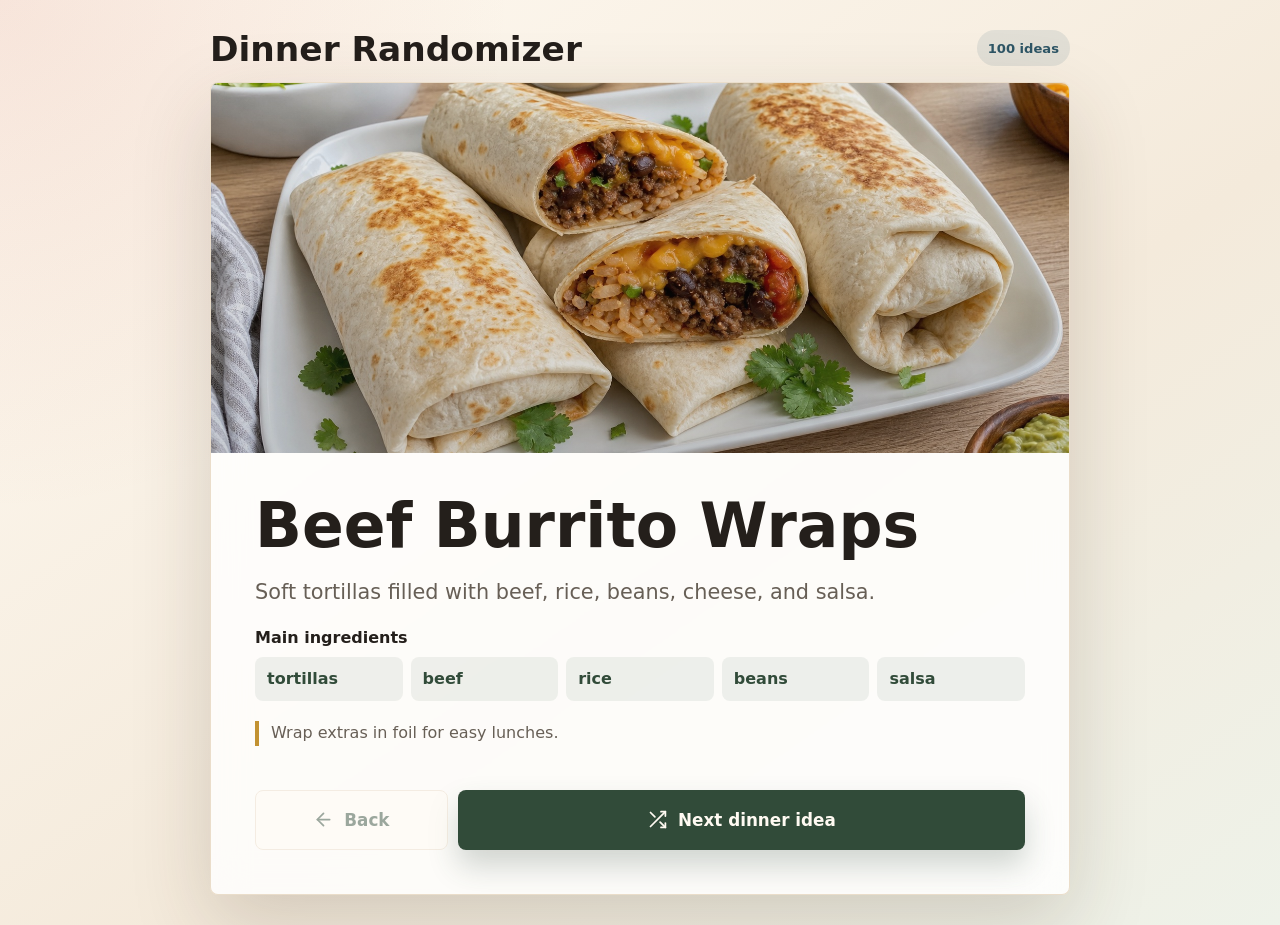
==== index.html @ b6151326 "Initial commit of the dinner_randomizer application to generate random dinner suggestions" ====
<!doctype html>
<html lang="en">
  <head>
    <meta charset="utf-8">
    <meta name="viewport" content="width=device-width, initial-scale=1">
    <meta name="theme-color" content="#f7f0e8">
    <title>Dinner Randomizer</title>
    <link rel="preload" href="assets/dinner-table.jpg" as="image">
    <link rel="stylesheet" href="styles.css">
  </head>
  <body>
    <main class="app-shell">
      <header class="topbar">
        <div>
          <h1>Dinner Randomizer</h1>
        </div>
        <span class="pool-count" id="poolCount">Loading ideas</span>
      </header>

      <section class="planner" aria-labelledby="planner-title">
        <div class="image-strip" aria-hidden="true">
          <img id="dinnerImage" src="assets/dinner-table.jpg" alt="">
        </div>

        <article class="dinner-card" id="dinnerCard" aria-live="polite">
          <h2 id="planner-title">
            <span id="dinnerName">Loading dinner ideas...</span>
          </h2>

          <p class="description" id="dinnerDescription">The app is reading the dinner list.</p>

          <div class="ingredient-panel">
            <h3>Main ingredients</h3>
            <ul id="ingredientList"></ul>
          </div>

          <p class="notes" id="dinnerNotes"></p>
        </article>

        <div class="actions" aria-label="Dinner navigation">
          <button class="secondary-action" id="backDinner" type="button" disabled>
            <svg aria-hidden="true" viewBox="0 0 24 24">
              <path d="m12 19-7-7 7-7"></path>
              <path d="M19 12H5"></path>
            </svg>
            Back
          </button>
          <button class="primary-action" id="pickDinner" type="button">
            <svg aria-hidden="true" viewBox="0 0 24 24">
              <path d="M16 3h5v5"></path>
              <path d="M4 20 21 3"></path>
              <path d="M21 16v5h-5"></path>
              <path d="M15 15 21 21"></path>
              <path d="M4 4l5 5"></path>
            </svg>
            Next dinner idea
          </button>
        </div>
      </section>
    </main>

    <script src="app.js" defer></script>
  </body>
</html>
---- styles.css ----
:root {
  color-scheme: light;
  --ink: #241f1b;
  --muted: #675f56;
  --paper: #fffaf2;
  --line: #eadcc8;
  --sage: #516c56;
  --sage-dark: #314b39;
  --tomato: #b84c35;
  --mustard: #c29232;
  --sky: #456b7b;
  --shadow: 0 28px 80px rgba(60, 42, 28, 0.18);
  --radius: 8px;
  font-family: Inter, ui-sans-serif, system-ui, -apple-system, BlinkMacSystemFont, "Segoe UI", sans-serif;
}

* {
  box-sizing: border-box;
}

body {
  margin: 0;
  min-height: 100vh;
  background:
    radial-gradient(circle at top left, rgba(191, 77, 53, 0.12), transparent 32rem),
    linear-gradient(145deg, #fffaf2 0%, #f4eadb 58%, #eef2e9 100%);
  color: var(--ink);
}

button {
  font: inherit;
  cursor: pointer;
}

.app-shell {
  width: min(920px, 100%);
  min-height: 100vh;
  margin: 0 auto;
  padding: clamp(14px, 3vw, 30px);
  display: grid;
  align-content: center;
  gap: clamp(10px, 2vw, 16px);
}

.topbar {
  display: flex;
  align-items: end;
  justify-content: space-between;
  gap: 18px;
}

.eyebrow {
  margin: 0 0 8px;
  color: currentColor;
  font-size: 0.78rem;
  font-weight: 850;
  letter-spacing: 0;
  text-transform: uppercase;
  opacity: 0.66;
}

h1,
h2,
h3,
p {
  overflow-wrap: anywhere;
}

h1 {
  margin: 0;
  font-size: clamp(1.4rem, 3.4vw, 2.15rem);
  line-height: 1;
  letter-spacing: 0;
}

.pool-count {
  display: inline-flex;
  align-items: center;
  justify-content: center;
  min-height: 36px;
  padding: 0 11px;
  border-radius: 999px;
  font-size: 0.82rem;
  font-weight: 850;
  white-space: nowrap;
}

.pool-count {
  background: rgba(69, 107, 123, 0.12);
  color: #2e5565;
}

.planner {
  overflow: hidden;
  background: rgba(255, 255, 255, 0.82);
  border: 1px solid rgba(234, 220, 200, 0.96);
  border-radius: var(--radius);
  box-shadow: var(--shadow);
  backdrop-filter: blur(18px);
}

.image-strip {
  height: clamp(230px, 43vw, 370px);
  position: relative;
  overflow: hidden;
}

.image-strip img {
  width: 100%;
  height: 100%;
  display: block;
  object-fit: cover;
  object-position: center 44%;
  filter: saturate(0.98);
}

.image-strip::after {
  content: "";
  position: absolute;
  inset: 0;
  background: linear-gradient(180deg, rgba(36, 31, 27, 0.06), rgba(36, 31, 27, 0.2));
}

.dinner-card {
  display: grid;
  gap: clamp(15px, 2.4vw, 20px);
  padding: clamp(22px, 5vw, 44px);
}

h2 {
  margin: 0;
  max-width: 18ch;
  font-size: clamp(2rem, 5.4vw, 3.85rem);
  line-height: 0.95;
  letter-spacing: 0;
}

.description {
  margin: 0;
  max-width: 58rem;
  color: var(--muted);
  font-size: clamp(1.05rem, 2.5vw, 1.3rem);
  line-height: 1.55;
}

.ingredient-panel {
  display: grid;
  gap: 10px;
}

.ingredient-panel h3 {
  margin: 0;
  font-size: 1rem;
}

.ingredient-panel ul {
  display: grid;
  grid-template-columns: repeat(auto-fit, minmax(135px, 1fr));
  gap: 8px;
  padding: 0;
  margin: 0;
  list-style: none;
}

.ingredient-panel li {
  min-height: 44px;
  display: flex;
  align-items: center;
  padding: 10px 12px;
  border-radius: var(--radius);
  background: rgba(81, 108, 86, 0.09);
  color: var(--sage-dark);
  font-weight: 750;
}

.notes {
  margin: 0;
  padding-left: 12px;
  border-left: 4px solid var(--mustard);
  color: var(--muted);
  font-size: 1rem;
  line-height: 1.55;
}

.actions {
  display: grid;
  grid-template-columns: minmax(120px, 0.34fr) 1fr;
  gap: 10px;
  padding: 0 clamp(22px, 5vw, 44px) clamp(22px, 5vw, 44px);
}

.primary-action,
.secondary-action {
  min-height: 60px;
  display: inline-flex;
  align-items: center;
  justify-content: center;
  gap: 10px;
  border-radius: var(--radius);
  font-size: 1.05rem;
  font-weight: 900;
  transition: transform 160ms ease, box-shadow 160ms ease, background 160ms ease, opacity 160ms ease;
}

.primary-action {
  border: 0;
  background: var(--sage-dark);
  color: #fffaf2;
  box-shadow: 0 16px 30px rgba(49, 75, 57, 0.22);
}

.secondary-action {
  border: 1px solid var(--line);
  background: #fffaf2;
  color: var(--sage-dark);
}

.primary-action:hover,
.primary-action:focus-visible,
.secondary-action:not(:disabled):hover,
.secondary-action:not(:disabled):focus-visible {
  transform: translateY(-1px);
}

.primary-action:hover,
.primary-action:focus-visible {
  background: #283f30;
  box-shadow: 0 18px 34px rgba(49, 75, 57, 0.28);
}

.secondary-action:disabled {
  cursor: not-allowed;
  opacity: 0.48;
}

svg {
  width: 21px;
  height: 21px;
  fill: none;
  stroke: currentColor;
  stroke-linecap: round;
  stroke-linejoin: round;
  stroke-width: 2;
}

@media (max-width: 640px) {
  .app-shell {
    padding: 8px;
    align-content: start;
    gap: 7px;
  }

  .topbar {
    align-items: center;
    gap: 10px;
  }

  h1 {
    font-size: 1.28rem;
  }

  .pool-count {
    min-height: 26px;
    padding: 0 9px;
    font-size: 0.76rem;
  }

  .image-strip {
    height: 188px;
  }

  .dinner-card {
    gap: 10px;
    padding: 16px;
  }

  h2 {
    max-width: 17ch;
    font-size: clamp(1.65rem, 8vw, 2.25rem);
    line-height: 0.98;
  }

  .description {
    font-size: 0.98rem;
    line-height: 1.42;
  }

  .ingredient-panel {
    gap: 7px;
  }

  .ingredient-panel h3 {
    font-size: 0.92rem;
  }

  .ingredient-panel ul {
    grid-template-columns: repeat(2, minmax(0, 1fr));
    gap: 7px;
  }

  .ingredient-panel li {
    min-height: 36px;
    padding: 8px 10px;
    font-size: 0.92rem;
  }

  .notes {
    font-size: 0.92rem;
    line-height: 1.35;
  }

  .actions {
    grid-template-columns: minmax(92px, 0.36fr) 1fr;
    gap: 8px;
    padding: 0 16px 16px;
  }

  .primary-action,
  .secondary-action {
    min-height: 50px;
    font-size: 0.92rem;
  }
}
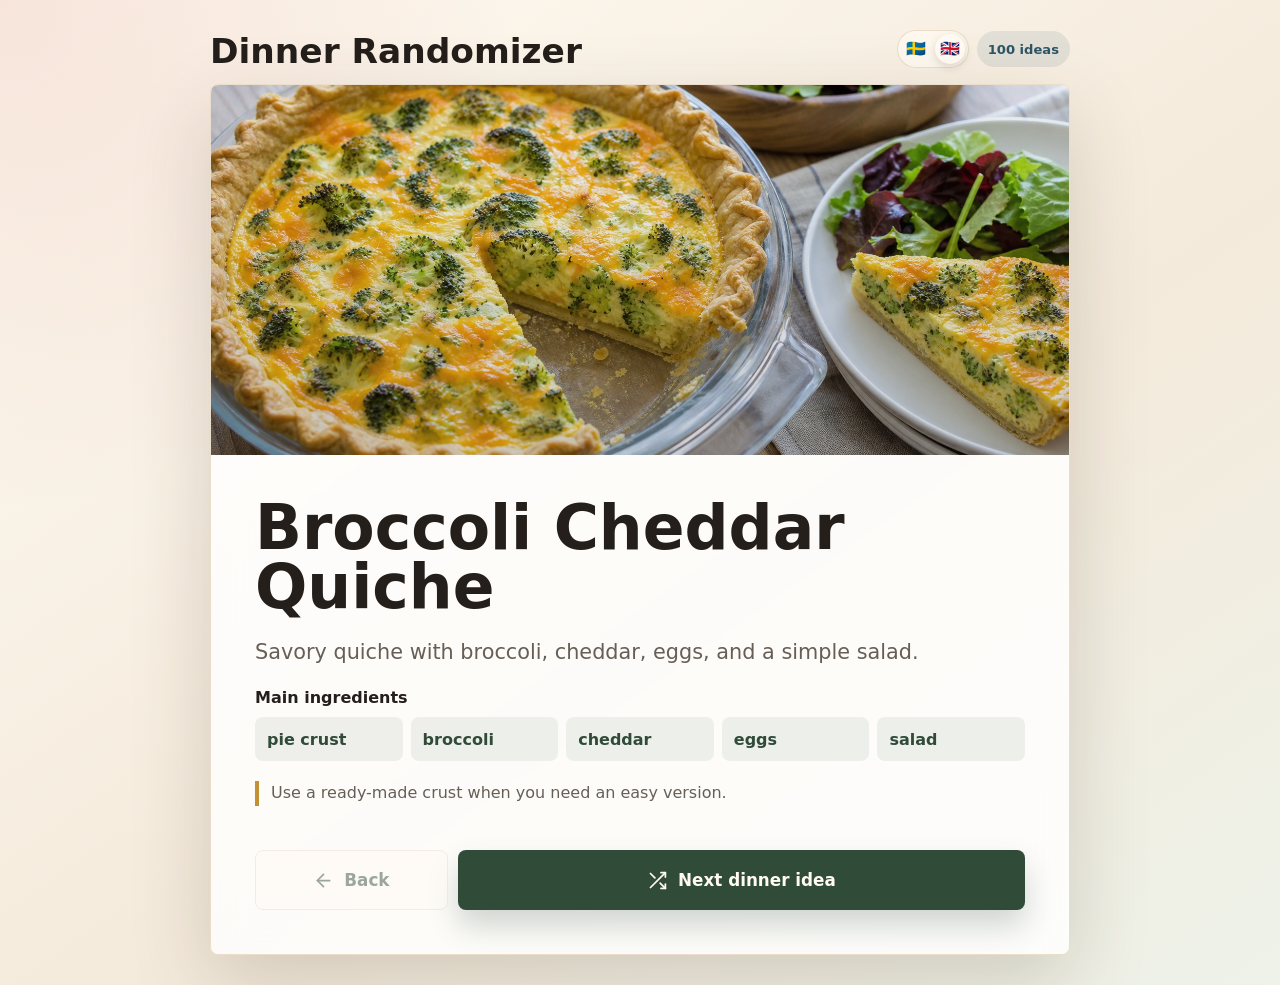
==== commit ef4f2889: "Add Swedish version of texts" ====
--- a/index.html
+++ b/index.html
@@ -12,9 +12,19 @@
     <main class="app-shell">
       <header class="topbar">
         <div>
-          <h1>Dinner Randomizer</h1>
+          <h1 id="appTitle">Dinner Randomizer</h1>
         </div>
-        <span class="pool-count" id="poolCount">Loading ideas</span>
+        <div class="topbar-controls">
+          <div class="language-switcher" id="languageSwitcher" role="group" aria-label="Language">
+            <button class="language-button" type="button" data-language="sv" aria-label="Svenska" aria-pressed="false" title="Svenska">
+              <span aria-hidden="true">🇸🇪</span>
+            </button>
+            <button class="language-button" type="button" data-language="en" aria-label="English" aria-pressed="true" title="English">
+              <span aria-hidden="true">🇬🇧</span>
+            </button>
+          </div>
+          <span class="pool-count" id="poolCount">Loading ideas</span>
+        </div>
       </header>
 
       <section class="planner" aria-labelledby="planner-title">
@@ -30,20 +40,20 @@
           <p class="description" id="dinnerDescription">The app is reading the dinner list.</p>
 
           <div class="ingredient-panel">
-            <h3>Main ingredients</h3>
+            <h3 id="ingredientHeading">Main ingredients</h3>
             <ul id="ingredientList"></ul>
           </div>
 
           <p class="notes" id="dinnerNotes"></p>
         </article>
 
-        <div class="actions" aria-label="Dinner navigation">
+        <div class="actions" id="dinnerNavigation" aria-label="Dinner navigation">
           <button class="secondary-action" id="backDinner" type="button" disabled>
             <svg aria-hidden="true" viewBox="0 0 24 24">
               <path d="m12 19-7-7 7-7"></path>
               <path d="M19 12H5"></path>
             </svg>
-            Back
+            <span id="backLabel">Back</span>
           </button>
           <button class="primary-action" id="pickDinner" type="button">
             <svg aria-hidden="true" viewBox="0 0 24 24">
@@ -53,7 +63,7 @@
               <path d="M15 15 21 21"></path>
               <path d="M4 4l5 5"></path>
             </svg>
-            Next dinner idea
+            <span id="pickLabel">Next dinner idea</span>
           </button>
         </div>
       </section>
--- a/styles.css
+++ b/styles.css
@@ -49,6 +49,13 @@
   gap: 18px;
 }
 
+.topbar-controls {
+  display: inline-flex;
+  align-items: center;
+  justify-content: end;
+  gap: 8px;
+}
+
 .eyebrow {
   margin: 0 0 8px;
   color: currentColor;
@@ -90,6 +97,46 @@
   color: #2e5565;
 }
 
+.language-switcher {
+  display: inline-flex;
+  align-items: center;
+  gap: 4px;
+  padding: 3px;
+  border: 1px solid rgba(234, 220, 200, 0.96);
+  border-radius: 999px;
+  background: rgba(255, 250, 242, 0.78);
+}
+
+.language-button {
+  width: 30px;
+  height: 30px;
+  display: inline-flex;
+  align-items: center;
+  justify-content: center;
+  padding: 0;
+  border: 0;
+  border-radius: 999px;
+  background: transparent;
+  font-size: 1rem;
+  line-height: 1;
+  transition: transform 160ms ease, background 160ms ease, box-shadow 160ms ease;
+}
+
+.language-button:hover,
+.language-button:focus-visible {
+  transform: translateY(-1px);
+}
+
+.language-button:focus-visible {
+  outline: 2px solid rgba(69, 107, 123, 0.55);
+  outline-offset: 2px;
+}
+
+.language-button[aria-pressed="true"] {
+  background: #fffaf2;
+  box-shadow: 0 3px 10px rgba(60, 42, 28, 0.16);
+}
+
 .planner {
   overflow: hidden;
   background: rgba(255, 255, 255, 0.82);
@@ -255,6 +302,10 @@
     gap: 10px;
   }
 
+  .topbar-controls {
+    gap: 6px;
+  }
+
   h1 {
     font-size: 1.28rem;
   }
@@ -265,6 +316,16 @@
     font-size: 0.76rem;
   }
 
+  .language-switcher {
+    padding: 2px;
+  }
+
+  .language-button {
+    width: 28px;
+    height: 28px;
+    font-size: 0.95rem;
+  }
+
   .image-strip {
     height: 188px;
   }
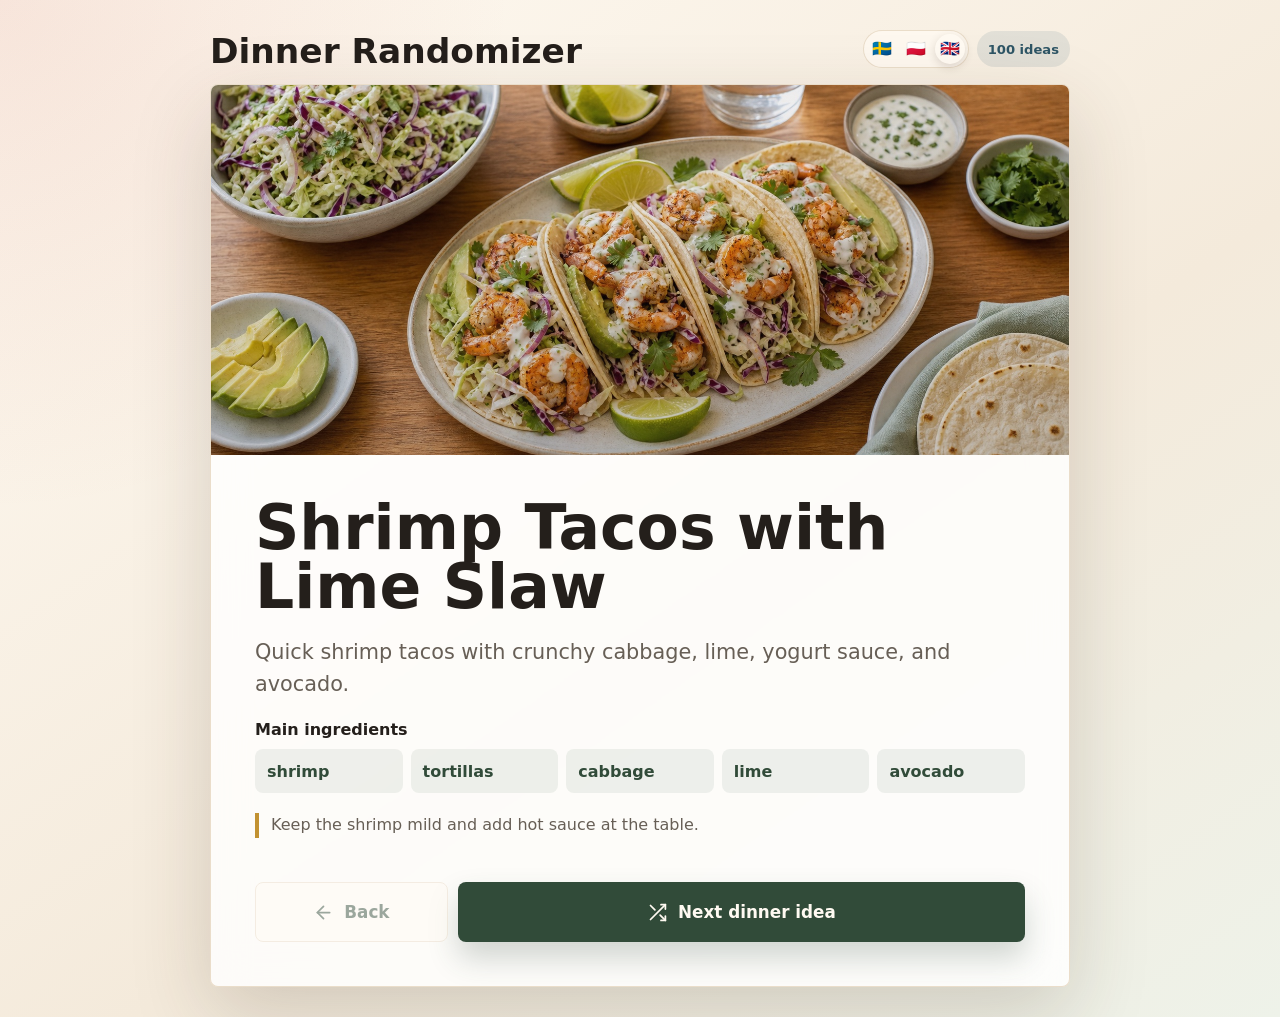
==== commit ba690d09: "Add Polish translations" ====
--- a/index.html
+++ b/index.html
@@ -18,6 +18,9 @@
           <div class="language-switcher" id="languageSwitcher" role="group" aria-label="Language">
             <button class="language-button" type="button" data-language="sv" aria-label="Svenska" aria-pressed="false" title="Svenska">
               <span aria-hidden="true">🇸🇪</span>
+            </button>
+            <button class="language-button" type="button" data-language="pl" aria-label="Polski" aria-pressed="false" title="Polski">
+              <span aria-hidden="true">🇵🇱</span>
             </button>
             <button class="language-button" type="button" data-language="en" aria-label="English" aria-pressed="true" title="English">
               <span aria-hidden="true">🇬🇧</span>
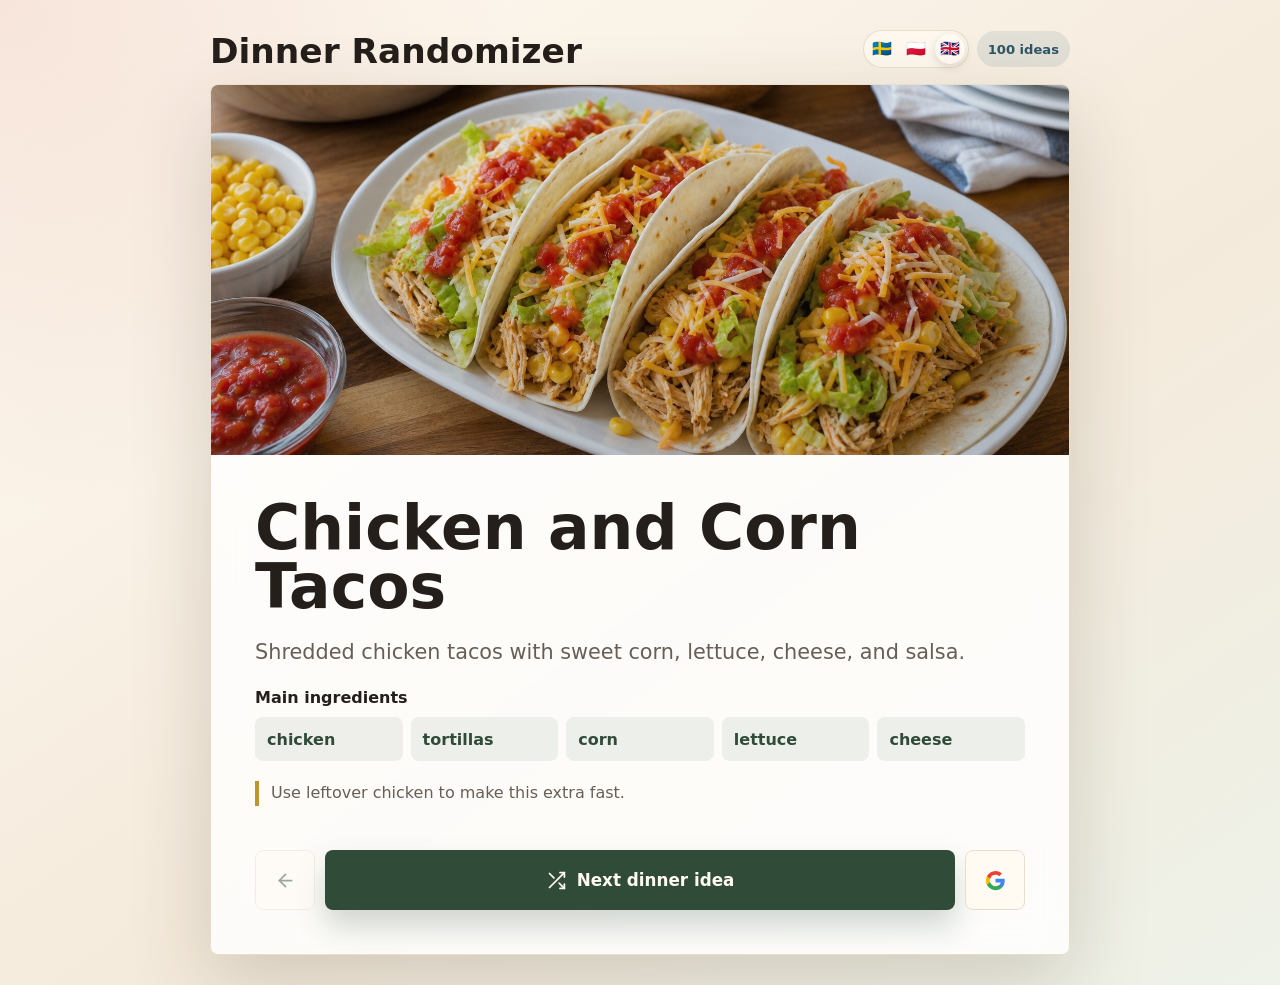
==== commit 1f920c0f: "Add google search button" ====
--- a/index.html
+++ b/index.html
@@ -51,12 +51,11 @@
         </article>
 
         <div class="actions" id="dinnerNavigation" aria-label="Dinner navigation">
-          <button class="secondary-action" id="backDinner" type="button" disabled>
+          <button class="secondary-action icon-action" id="backDinner" type="button" disabled aria-label="Back" title="Back">
             <svg aria-hidden="true" viewBox="0 0 24 24">
               <path d="m12 19-7-7 7-7"></path>
               <path d="M19 12H5"></path>
             </svg>
-            <span id="backLabel">Back</span>
           </button>
           <button class="primary-action" id="pickDinner" type="button">
             <svg aria-hidden="true" viewBox="0 0 24 24">
@@ -68,6 +67,14 @@
             </svg>
             <span id="pickLabel">Next dinner idea</span>
           </button>
+          <button class="google-action icon-action" id="recipeSearch" type="button" disabled aria-label="Search recipe on Google" title="Search recipe on Google">
+            <svg aria-hidden="true" viewBox="0 0 24 24">
+              <path fill="#4285f4" d="M22.56 12.25c0-.78-.07-1.53-.2-2.25H12v4.26h5.92c-.26 1.37-1.04 2.53-2.21 3.31v2.77h3.57c2.08-1.92 3.28-4.74 3.28-8.09z"></path>
+              <path fill="#34a853" d="M12 23c2.97 0 5.46-.98 7.28-2.66l-3.57-2.77c-.98.66-2.24 1.06-3.71 1.06-2.86 0-5.29-1.93-6.16-4.53H2.18v2.84C3.99 20.53 7.7 23 12 23z"></path>
+              <path fill="#fbbc05" d="M5.84 14.1c-.22-.66-.35-1.36-.35-2.1s.13-1.44.35-2.1V7.06H2.18C1.43 8.55 1 10.24 1 12s.43 3.45 1.18 4.94l3.66-2.84z"></path>
+              <path fill="#ea4335" d="M12 5.38c1.62 0 3.06.56 4.21 1.64l3.15-3.15C17.45 2.09 14.97 1 12 1 7.7 1 3.99 3.47 2.18 7.06L5.84 9.9C6.71 7.3 9.14 5.38 12 5.38z"></path>
+            </svg>
+          </button>
         </div>
       </section>
     </main>
--- a/styles.css
+++ b/styles.css
@@ -231,13 +231,14 @@
 
 .actions {
   display: grid;
-  grid-template-columns: minmax(120px, 0.34fr) 1fr;
+  grid-template-columns: 60px 1fr 60px;
   gap: 10px;
   padding: 0 clamp(22px, 5vw, 44px) clamp(22px, 5vw, 44px);
 }
 
 .primary-action,
-.secondary-action {
+.secondary-action,
+.google-action {
   min-height: 60px;
   display: inline-flex;
   align-items: center;
@@ -262,10 +263,34 @@
   color: var(--sage-dark);
 }
 
+.icon-action {
+  width: 60px;
+  height: 60px;
+  min-width: 60px;
+  max-width: 60px;
+  min-height: 60px;
+  max-height: 60px;
+  padding: 0;
+}
+
+.google-action {
+  padding: 0;
+  border: 1px solid var(--line);
+  background: #fffaf2;
+  color: var(--ink);
+}
+
+.google-action svg,
+.google-action path {
+  stroke: none;
+}
+
 .primary-action:hover,
 .primary-action:focus-visible,
 .secondary-action:not(:disabled):hover,
-.secondary-action:not(:disabled):focus-visible {
+.secondary-action:not(:disabled):focus-visible,
+.google-action:not(:disabled):hover,
+.google-action:not(:disabled):focus-visible {
   transform: translateY(-1px);
 }
 
@@ -276,6 +301,16 @@
 }
 
 .secondary-action:disabled {
+  cursor: not-allowed;
+  opacity: 0.48;
+}
+
+.google-action:not(:disabled):hover,
+.google-action:not(:disabled):focus-visible {
+  box-shadow: 0 12px 24px rgba(60, 42, 28, 0.12);
+}
+
+.google-action:disabled {
   cursor: not-allowed;
   opacity: 0.48;
 }
@@ -371,14 +406,24 @@
   }
 
   .actions {
-    grid-template-columns: minmax(92px, 0.36fr) 1fr;
+    grid-template-columns: 50px 1fr 50px;
     gap: 8px;
     padding: 0 16px 16px;
   }
 
   .primary-action,
-  .secondary-action {
+  .secondary-action,
+  .google-action {
     min-height: 50px;
     font-size: 0.92rem;
   }
-}
+
+  .icon-action {
+    width: 50px;
+    height: 50px;
+    min-width: 50px;
+    max-width: 50px;
+    min-height: 50px;
+    max-height: 50px;
+  }
+}
